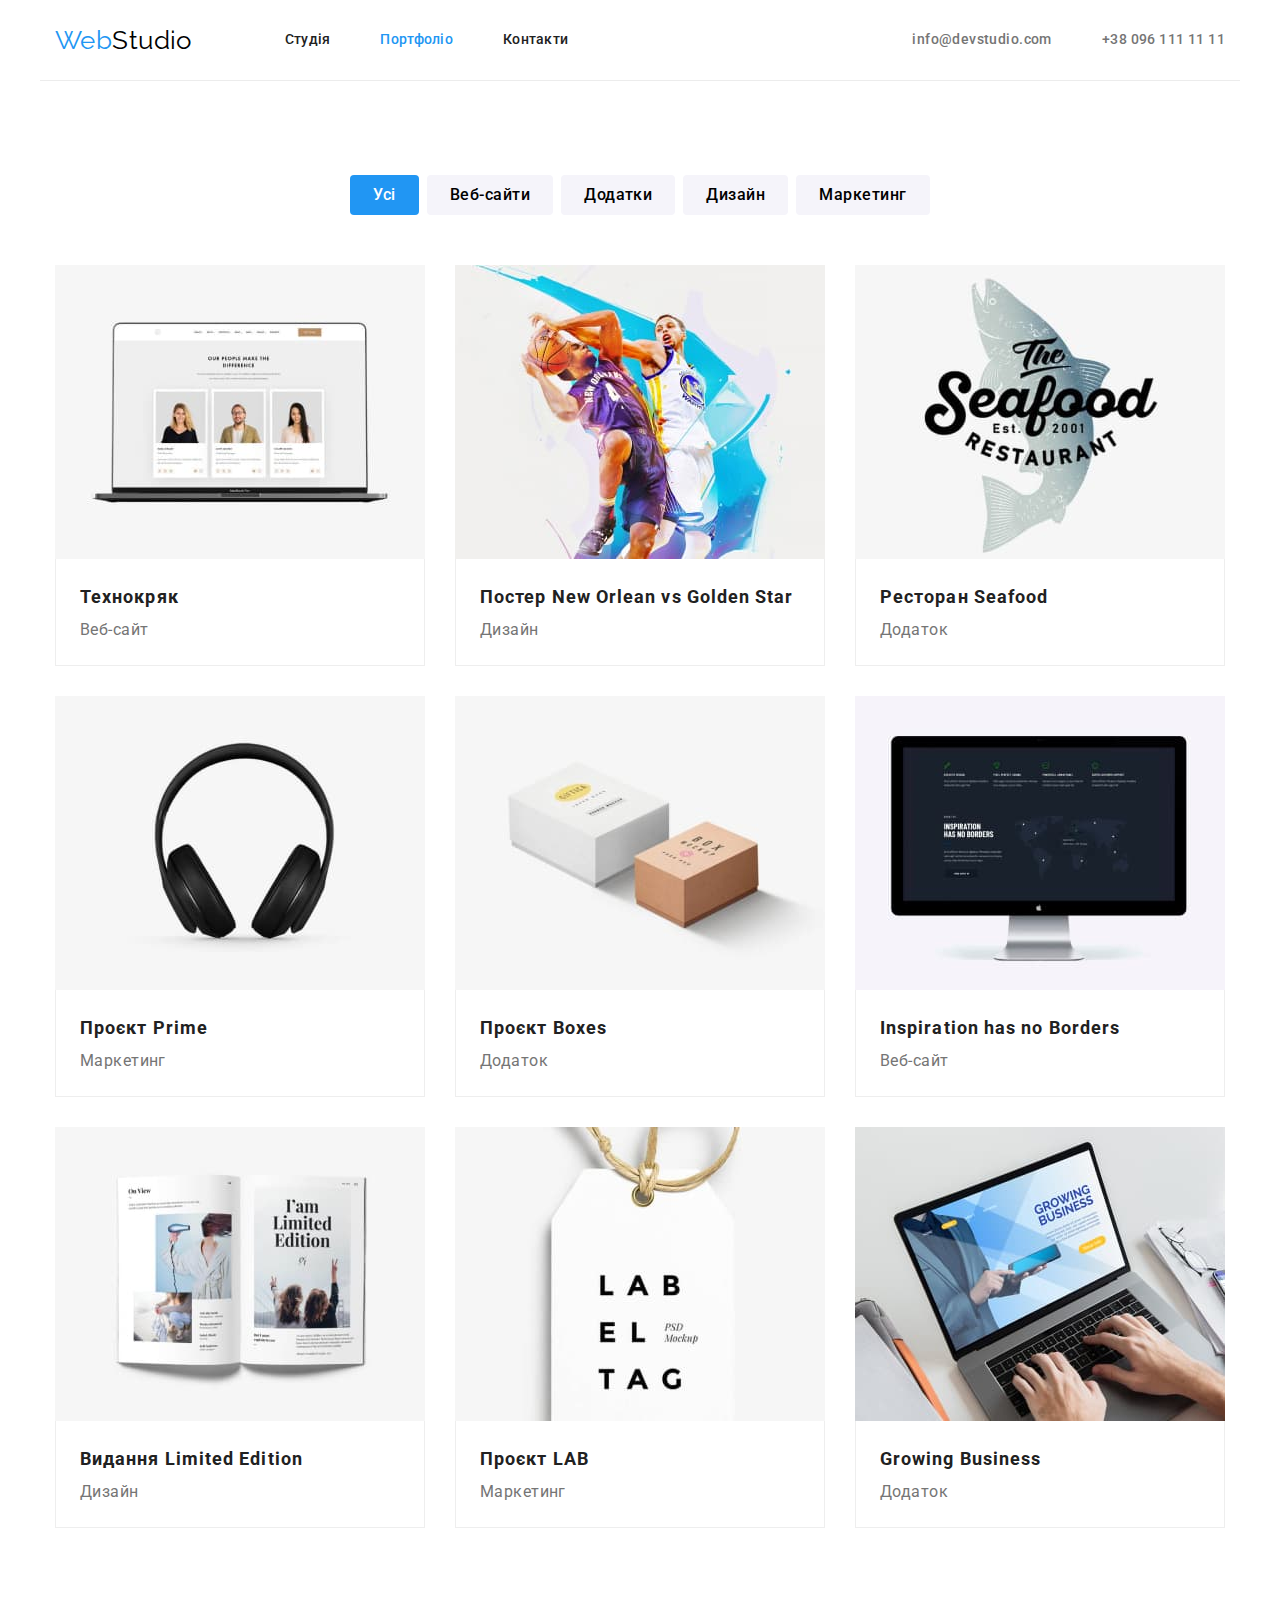
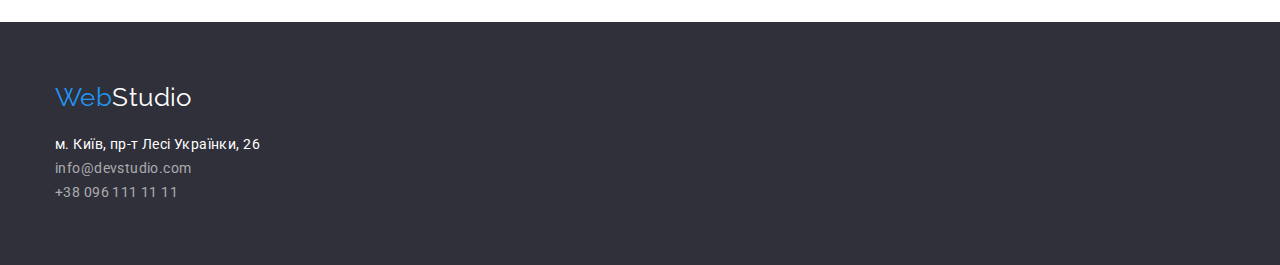
==== portfolio.html @ e36a8e78 "join" ====
<!DOCTYPE html>
<html lang="uk">
    <head>
        <meta charset="UTF-8" />
        <meta http-equiv="X-UA-Compatible" content="IE=edge" />
        <meta name="viewport" content="width=device-width, initial-scale=1.0" />
        <title>homework_3</title>
        <link
            href="https://fonts.googleapis.com/css2?family=Raleway:wght@700&family=Roboto:wght@400;500;700;900&display=swap"
            rel="stylesheet"
        />
        <link
            rel="stylesheet"
            href="https://cdnjs.cloudflare.com/ajax/libs/modern-normalize/1.1.0/modern-normalize.min.css"
        />
        <link rel="stylesheet" href="./css/styles.css" />
    </head>
    <body>
        <!--ШАПКА-->
        <header class="page-header">
            <div class="container container-header">
                <nav class="main-nav">
                    <a href="index.html" class="logo"><span class="part-logo">Web</span>Studio</a>
                    <ul class="site-nav list">
                        <li class="item">
                            <a class="link" href="index.html">Студія</a>
                        </li>
                        <li class="item">
                            <a class="link current" href="portfolio.html">Портфоліо</a>
                        </li>
                        <li class="item">
                            <a class="link" href="#">Контакти</a>
                        </li>
                    </ul>
                </nav>
                <!--Контакти-->
                <ul class="contacts-list list">
                    <li class="item">
                        <a class="contacts" href="mailto:info@devstudio.com">info@devstudio.com</a>
                    </li>
                    <li class="item">
                        <a class="contacts" href="tel:+380961111111">+38 096 111 11 11</a>
                    </li>
                </ul>
            </div>
        </header>
        <main>
            <!-- ПРОЕКТИ -->
            <section class="section">
                <div class="container">
                    <h1 class="visually-hidden">Наші проекти</h1>
                    <ul class="filter list">
                        <li class="item">
                            <button class="filter-btn current" type="button">Усі</button>
                        </li>
                        <li class="item">
                            <button class="filter-btn" type="button">Веб-сайти</button>
                        </li>
                        <li class="item">
                            <button class="filter-btn" type="button">Додатки</button>
                        </li>
                        <li class="item">
                            <button class="filter-btn" type="button">Дизайн</button>
                        </li>
                        <li class="item">
                            <button class="filter-btn" type="button">Маркетинг</button>
                        </li>
                    </ul>
                    <ul class="project list">
                        <li class="project-list">
                            <a>
                                <img
                                    src="./images/portfolio/website.jpg"
                                    alt="Вікно веб-сайту"
                                    width="370"
                                    class="project-img"
                                />
                                <div class="item">
                                    <h2 class="project-title">Технокряк</h2>
                                    <p class="project-item">Веб-сайт</p>
                                </div>
                            </a>
                        </li>
                        <li class="project-list">
                            <a>
                                <img
                                    src="./images/portfolio/poster.jpg"
                                    alt="Постер"
                                    width="370"
                                    class="project-img"
                                />
                                <div class="item">
                                    <h2 class="project-title">Постер New Orlean vs Golden Star</h2>
                                    <p class="project-item">Дизайн</p>
                                </div>
                            </a>
                        </li>
                        <li class="project-list">
                            <a>
                                <img
                                    src="./images/portfolio/restaurantlogo.jpg"
                                    alt="Додаток ресторану"
                                    width="370"
                                    class="project-img"
                                />
                                <div class="item">
                                    <h2 class="project-title">Ресторан Seafood</h2>
                                    <p class="project-item">Додаток</p>
                                </div>
                            </a>
                        </li>
                        <li class="project-list">
                            <a>
                                <img
                                    src="./images/portfolio/projectprime.jpg"
                                    alt="Наушники"
                                    width="370"
                                    class="project-img"
                                />
                                <div class="item">
                                    <h2 class="project-title">Проєкт Prime</h2>
                                    <p class="project-item">Маркетинг</p>
                                </div>
                            </a>
                        </li>
                        <li class="project-list">
                            <a>
                                <img
                                    src="./images/portfolio/projectbox.jpg"
                                    alt="Коробки"
                                    width="370"
                                    class="project-img"
                                />
                                <div class="item">
                                    <h2 class="project-title">Проєкт Boxes</h2>
                                    <p class="project-item">Додаток</p>
                                </div>
                            </a>
                        </li>
                        <li class="project-list">
                            <a>
                                <img
                                    src="./images/portfolio/website2.jpg"
                                    alt="Вікно веб-сайту"
                                    width="370"
                                    class="project-img"
                                />
                                <div class="item">
                                    <h2 class="project-title">Inspiration has no Borders</h2>
                                    <p class="project-item">Веб-сайт</p>
                                </div>
                            </a>
                        </li>
                        <li class="project-list">
                            <a>
                                <img
                                    src="./images/portfolio/book.jpg"
                                    alt="Розгонута книжка"
                                    width="370"
                                    class="project-img"
                                />
                                <div class="item">
                                    <h2 class="project-title">Видання Limited Edition</h2>
                                    <p class="project-item">Дизайн</p>
                                </div>
                            </a>
                        </li>
                        <li class="project-list">
                            <a>
                                <img
                                    src="./images/portfolio/projectlab.jpg"
                                    alt="Бірка"
                                    width="370"
                                    class="project-img"
                                />
                                <div class="item">
                                    <h2 class="project-title">Проєкт LAB</h2>
                                    <p class="project-item">Маркетинг</p>
                                </div>
                            </a>
                        </li>
                        <li class="project-list">
                            <a>
                                <img
                                    src="./images/portfolio/applications.jpg"
                                    alt="Ноотбук з відкритим додатком"
                                    width="370"
                                    class="project-img"
                                />
                                <div class="item">
                                    <h2 class="project-title">Growing Business</h2>
                                    <p class="project-item">Додаток</p>
                                </div>
                            </a>
                        </li>
                    </ul>
                </div>
            </section>
        </main>
        <!--ПІДВАЛ-->
        <footer class="footer">
            <div class="container">
                <a href="index.html" class="logo"><span class="part-logo">Web</span>Studio</a>
                <address>
                    <ul class="list">
                        <li>
                            <a
                                href="https://goo.gl/maps/TSDpTPrTKKS6w9gq7"
                                target="_blank"
                                class="main-address"
                            >
                                м. Київ, пр-т Лесі Українки, 26
                            </a>
                        </li>
                        <li>
                            <a class="contacts" href="mailto:info@devstudio.com"
                                >info@devstudio.com
                            </a>
                        </li>
                        <li>
                            <a class="contacts" href="tel:+380961111111">+38 096 111 11 11</a>
                        </li>
                    </ul>
                </address>
            </div>
        </footer>
    </body>
</html>
---- css/styles.css ----
:root {
    --primary-text-color: #212121;
    --secondary-tex-color: #757575;
    --accent-color: #2196F3;
    --white-color: #ffffff;
    --primary-bgc-color: #2F303A;
    --secondary-bgc-color: #F5F4FA;
    --black-color: #000;
    --hero-btn-hover-color: #188CE8;
    --footer-contact-color: rgba(255, 255, 255, 0.6);

}

body {
    font-family: 'Roboto', sans-serif; 
    color: var(--primary-text-color);
    background-color: var(--white-color);
    font-size: 14px;
    letter-spacing: 0.03em;
}

h1, h2, h3, h4, h5, h6, p, ul {
    margin: 0;
    padding: 0;
}

.list {
    list-style: none; 
}

.container {
    width: 1200px;
    padding-left: 15px;
    padding-right: 15px;
    margin-left: auto;
    margin-right: auto;
}

.section {
    padding-top: 94px;
    padding-bottom: 94px;
}

.visually-hidden {
    position: absolute;  
    width: 1px;
    height: 1px;
    margin: -1px;
    border: 0;
    padding: 0;
    white-space: nowrap;
    clip-path: inset(100%);
    clip: rect(0 0 0 0);
    overflow: hidden;
}

/* ШАПКА */

.container-header {
    display: flex;
    align-items: center;
    border-bottom: 1px solid #ECECEC;


}
.main-nav {
    display: flex;
    align-items: center;
}

.main-nav .logo {
    margin-right: 93px;

}

.site-nav {
    display: flex;
}

.site-nav .item:not(:last-child) {
    margin-right: 50px;
}

.site-nav .link {
    display: block;
    padding-top: 32px;
    padding-bottom: 32px;

    color: var(--primary-text-color);
    text-decoration: none;
    line-height: 1.14;
    letter-spacing: 0.02em;
    font-weight: 500;
}
.site-nav .link:hover,
.site-nav .link:focus {
    color: var(--accent-color);
}
.site-nav .current {
    color: var(--accent-color);
}

.logo {
    font-family: 'Raleway', sans-serif;
    text-decoration: none;
    color: var(--black-color);
    font-size: 26px;
    line-height: 1.19;

    display: flex;
    
}

.part-logo {
    color: var(--accent-color);
}

.contacts-list {
    display: flex;
    margin-left: auto;
}

.contacts-list .contacts {
    display: block;
    padding-top: 32px;
    padding-bottom: 32px;
}

.contacts-list .item + .item {
    margin-left: 50px;
}

.contacts {
    text-decoration: none;
    color: var(--secondary-tex-color);
    font-weight: 500;
    line-height: 1.14;
    font-style: normal;


}
.contacts:hover,
.contacts:focus {
    color: var(--accent-color);
}

/* HERO */
.hero {
    background-color: var(--primary-bgc-color);
    
}

.hero-container {
    display: flex;
    height: 600px;
    max-width: 700px;
    align-items: center;
    flex-direction: column;
    padding-top: 200px;
}

.hero-title {
    color: var(--white-color);
    font-weight: 900;
    font-size: 44px;
    line-height: 1.36;
    text-align: center;
    letter-spacing: 0.06em;
    text-transform: uppercase;


    margin-bottom: 30px;
}

.main-btn {
    background-color: var(--accent-color);
    color: var(--white-color);
    font-family: inherit;
    font-weight: 700;
    font-size: 16px;
    line-height: 1.88;
    letter-spacing: 0.06em;
    cursor: pointer;

    border-radius: 4px;
    padding: 10px 34px;
    border: 1px solid transparent;
    display: block;
    margin: 0 auto;
    box-shadow: 0px 4px 4px rgba(0, 0, 0, 0.15);
}

.main-btn:hover,
.main-btn:focus {
    background-color: var(--hero-btn-hover-color);
    border: 1px solid transparent;
}
/* features */

.features {
    display: flex;

}

.features .item:not(:last-child) {
    margin-right: 30px;
}

.features .item {
    max-width: 270px;
}

.title {
    font-weight: 700;
    font-size: 14px;
    line-height: 1.14;
    text-transform: uppercase;

    margin-bottom: 10px;
}
.description {
    color: var(--secondary-tex-color);
    line-height: 1.71;

}

/* Наша команда */
.team {
    background-color: var(--secondary-bgc-color)
}

.team .list {
    display: flex;
    
}

.list .team-description:not(:last-child) {
    margin-right: 30px;
}

.team-member, .team-position {
    font-size: 16px;
    line-height: 1.19;
    letter-spacing: 0.03em;
}
.team-title {
    font-weight: 700;
    font-size: 36px;
    line-height: 1.17;
    text-align: center;


    margin-bottom: 50px;
}
.team-member {
    font-weight: 500;
    
    padding-top: 30px;
    padding-bottom: 10px;
    text-align: center;

    
}
.team-position {
    color: var(--secondary-tex-color);
    padding-bottom: 30px;
    text-align: center;

} 
.team-description {
    background-color: var(--white-color);

    border-radius: 0px 0px 4px 4px;
    box-shadow: 0px 1px 3px rgba(0, 0, 0, 0.12), 0px 1px 1px rgba(0, 0, 0, 0.14), 0px 2px 1px rgba(0, 0, 0, 0.2);

}

/* ЧИМ МИ ЗАЙМАЄМСЯ */

.what-we-do {
    font-weight: 700;
    font-size: 36px;
    line-height: 1.17;
    text-align: center;

    margin-bottom: 50px;
}

.work {
    display: flex;
}

.work .item:not(:last-child) {
    margin-right: 30px;
}

.what-we-do .list {
    
}
/* ФУТЕР */
.footer {
    background-color: var(--primary-bgc-color);
    padding-top: 60px;
    padding-bottom: 60px;
}

.footer .logo {
    color: var(--white-color);
    margin-bottom: 20px;
}

.main-address {
    color: var(--white-color);
    text-decoration: none;
    line-height: 1.71;
    font-style: normal;
}

.main-address:hover,
.main-address:focus {
    color: var(--accent-color);
}

.footer .contacts {
    color: var(--footer-contact-color);
    font-weight: 400;
    line-height: 1.71;
}
.footer .contacts:hover,
.footer .contacts:focus {
    color: var(--accent-color);
}

/* ПОРТФОЛІО */

.filter {
    margin-bottom: 50px;
    display: flex;
    justify-content: center;
}

.filter .item:not(:last-child) {
    margin-right: 8px;
}

.filter-btn {
    background-color: var(--secondary-bgc-color);
    font-family: inherit;
    font-weight: 500;
    font-size: 16px;
    line-height: 1.62;
    text-align: center;
    letter-spacing: 0.03em;
    cursor: pointer;


    border-radius: 4px;
    padding: 6px 22px;
    border: 1px solid transparent;
}

.filter-btn:hover,
.filter-btn:focus {
    color: var(--white-color);
    background-color: var(--accent-color);
    box-shadow: 0px 3px 1px rgba(0, 0, 0, 0.1), 0px 1px 2px rgba(0, 0, 0, 0.08), 0px 2px 2px rgba(0, 0, 0, 0.12);
}


.filter .current {
    background-color: var(--accent-color);
    color: var(--white-color);
}

.project-title {
    font-weight: 700;
    font-size: 18px;
    line-height: 2.00;
    letter-spacing: 0.06em;
}

.project-item {
    color: var(--secondary-tex-color);
    font-size: 16px;
    line-height: 1.88;
}

.project {
    display: flex;
    flex-wrap: wrap;
    gap: 30px;
    
}

.project-img {
    display: block;
}

.project .item {
    padding: 20px 24px;
    border-left: 1px solid #EEEEEE;;
    border-right: 1px solid #EEEEEE;;
    border-bottom: 1px solid #EEEEEE;;
}

.project-list {
    flex-basis: calc((100% - 60px) / 3);
}
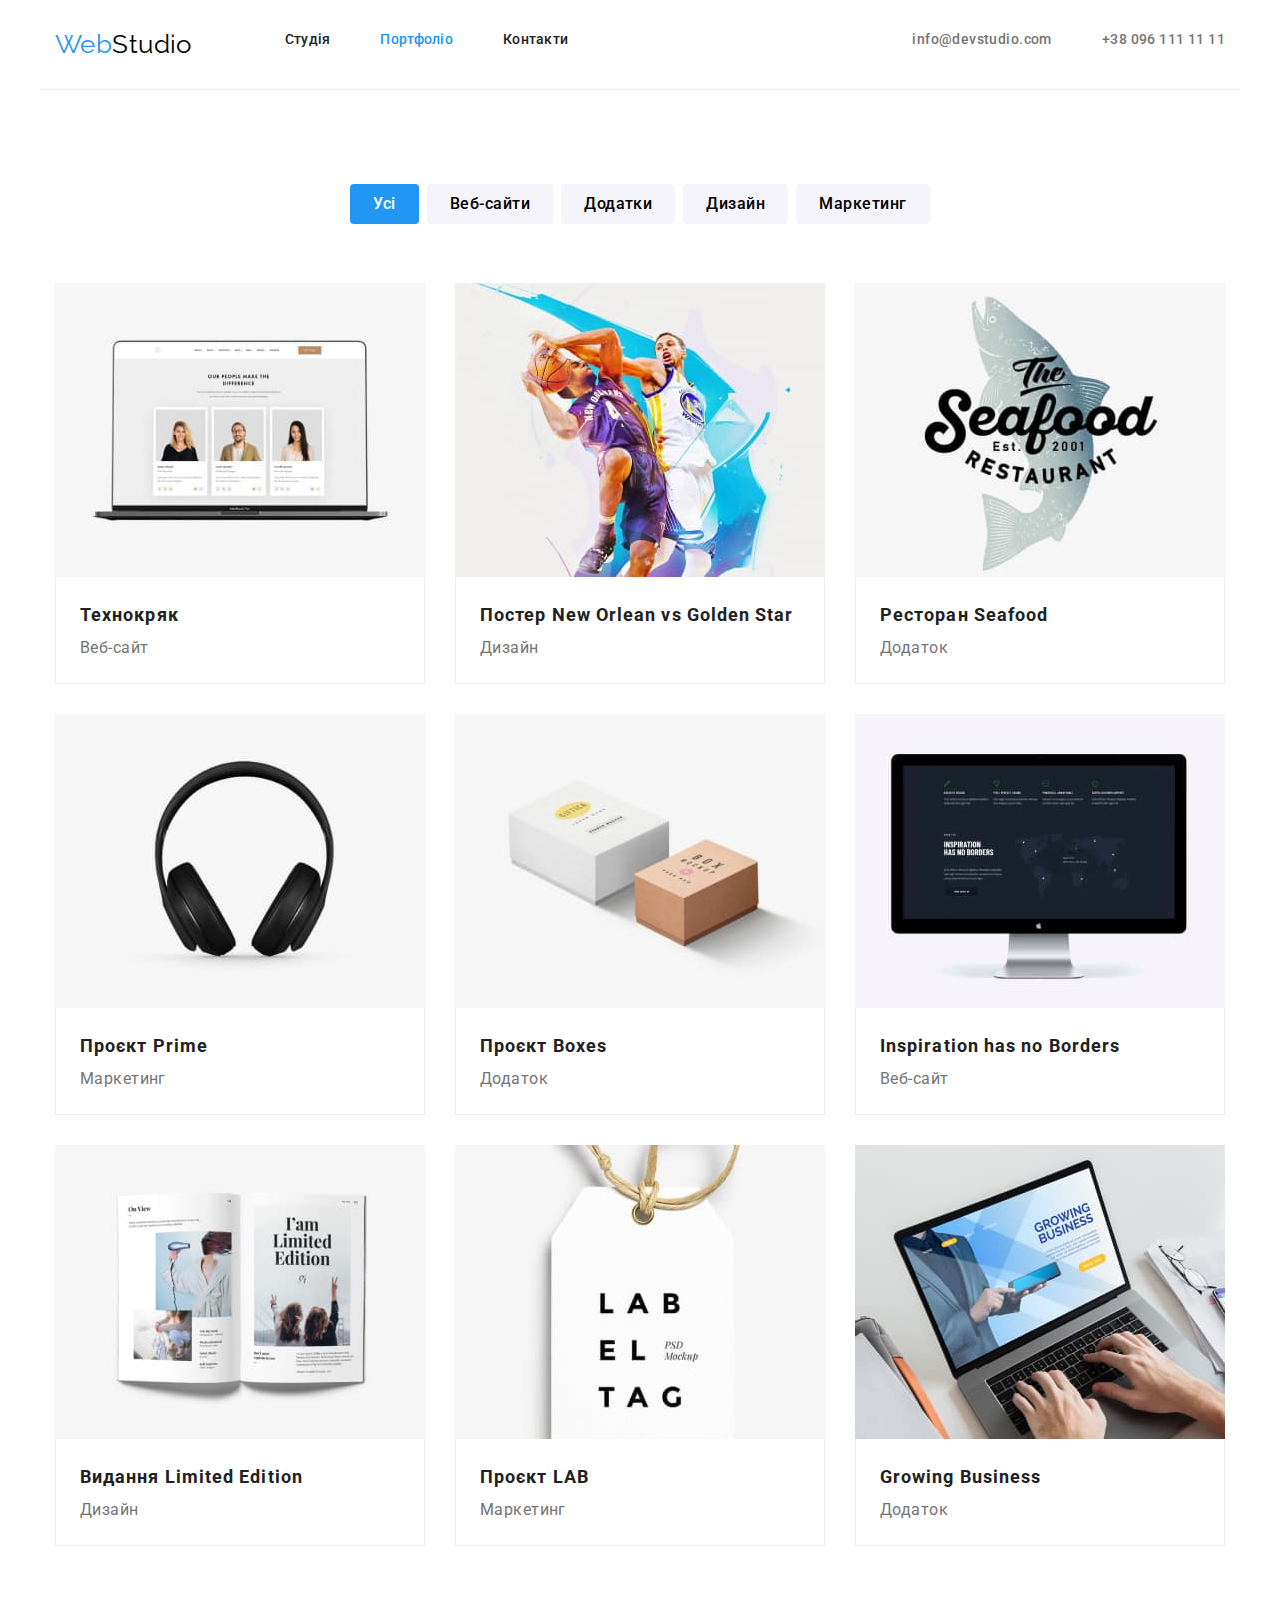
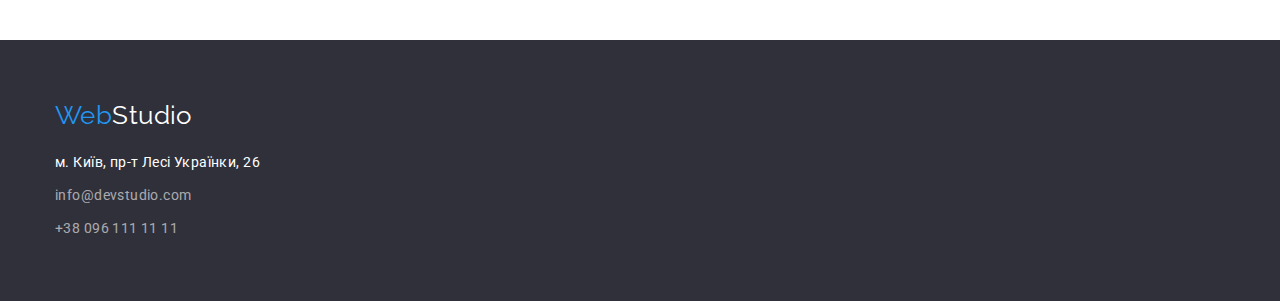
==== commit da1f4478: "uppgrade" ====
--- a/portfolio.html
+++ b/portfolio.html
@@ -203,7 +203,7 @@
                 <a href="index.html" class="logo"><span class="part-logo">Web</span>Studio</a>
                 <address>
                     <ul class="list">
-                        <li>
+                        <li class="item">
                             <a
                                 href="https://goo.gl/maps/TSDpTPrTKKS6w9gq7"
                                 target="_blank"
@@ -212,12 +212,12 @@
                                 м. Київ, пр-т Лесі Українки, 26
                             </a>
                         </li>
-                        <li>
+                        <li class="item">
                             <a class="contacts" href="mailto:info@devstudio.com"
                                 >info@devstudio.com
                             </a>
                         </li>
-                        <li>
+                        <li class="item">
                             <a class="contacts" href="tel:+380961111111">+38 096 111 11 11</a>
                         </li>
                     </ul>
--- a/css/styles.css
+++ b/css/styles.css
@@ -331,6 +331,11 @@
     color: var(--accent-color);
 }
 
+.list .item:not(:last-child) {
+margin-bottom: 9px;
+}
+
+
 /* ПОРТФОЛІО */
 
 .filter {
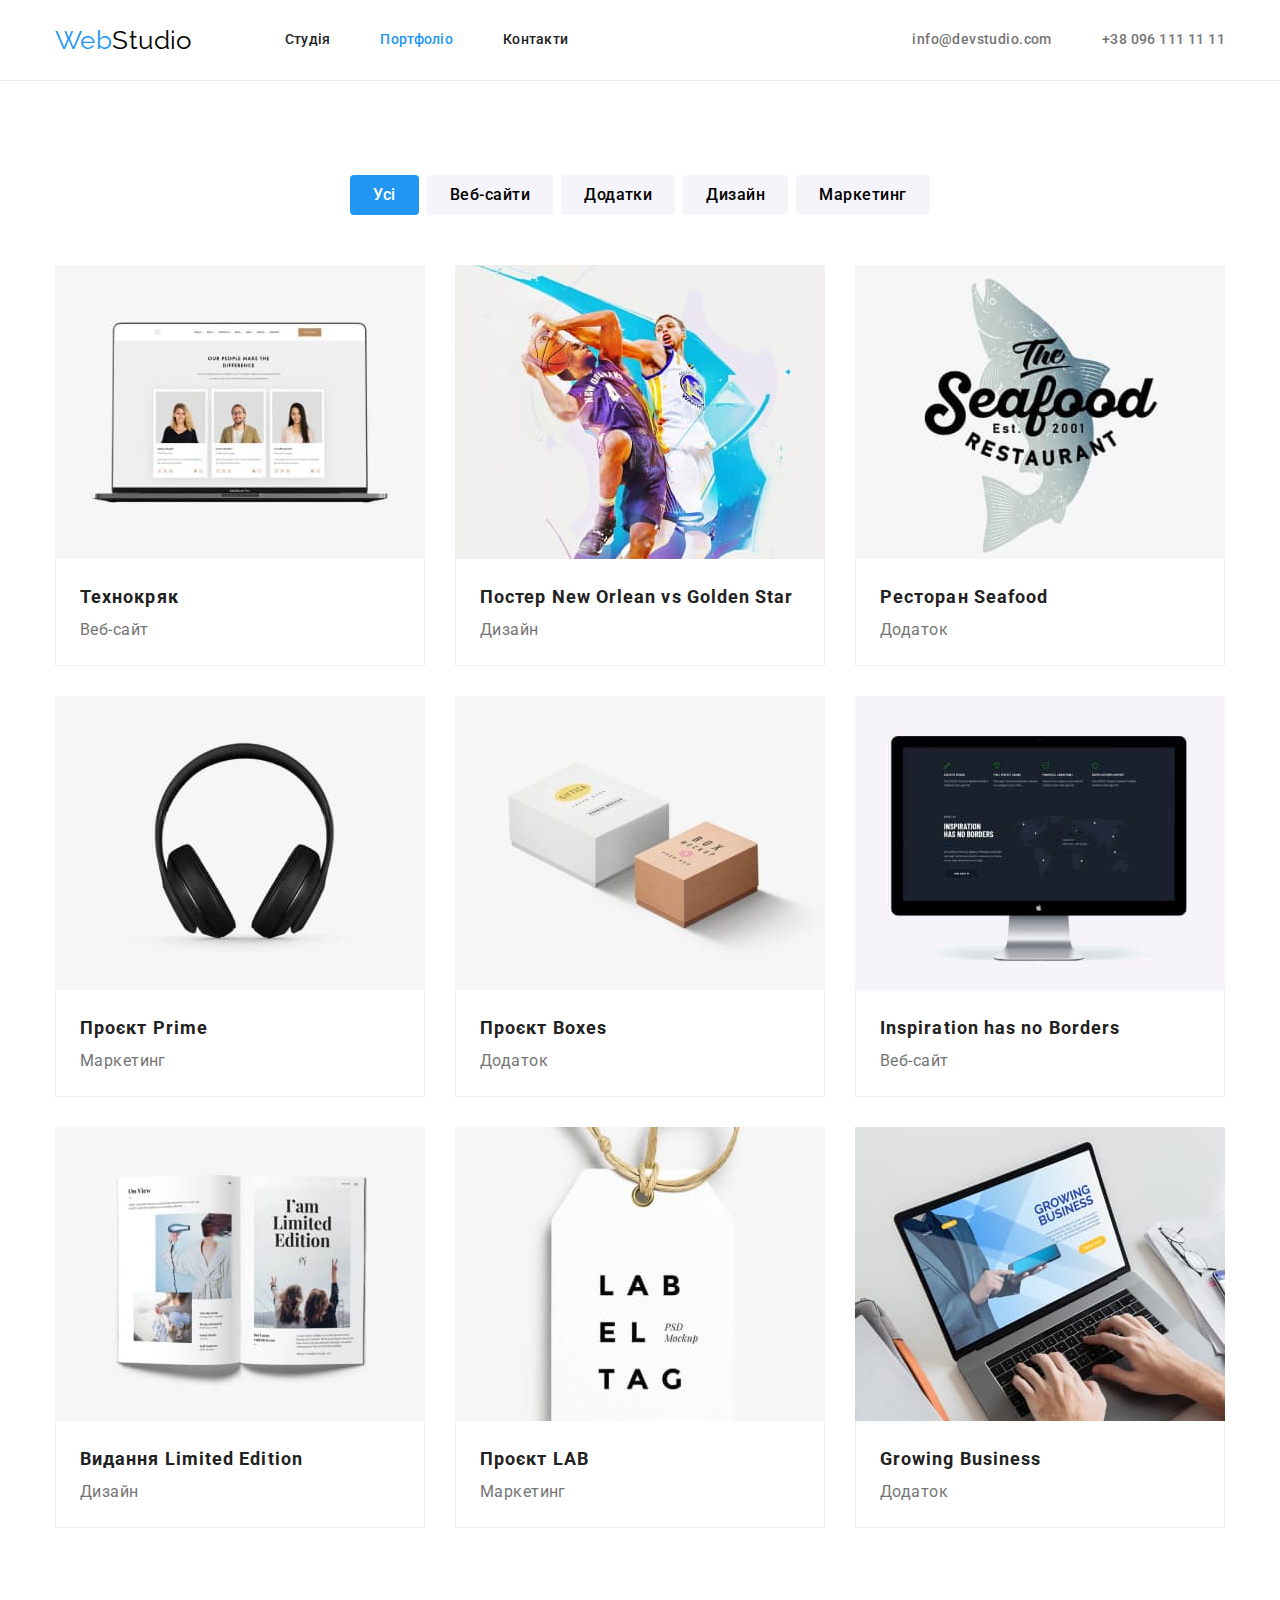
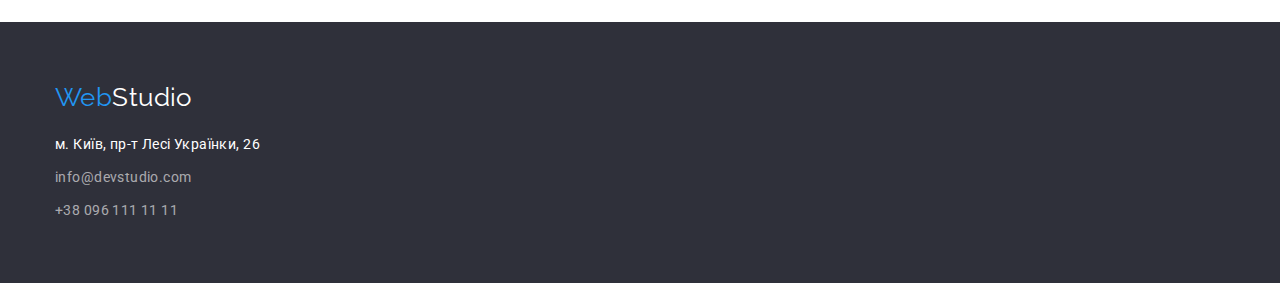
==== commit 036b2c8d: "uppgrade" ====
--- a/portfolio.html
+++ b/portfolio.html
@@ -203,7 +203,7 @@
                 <a href="index.html" class="logo"><span class="part-logo">Web</span>Studio</a>
                 <address>
                     <ul class="list">
-                        <li class="item">
+                        <li class="footer-item">
                             <a
                                 href="https://goo.gl/maps/TSDpTPrTKKS6w9gq7"
                                 target="_blank"
@@ -212,12 +212,12 @@
                                 м. Київ, пр-т Лесі Українки, 26
                             </a>
                         </li>
-                        <li class="item">
+                        <li class="footer-item">
                             <a class="contacts" href="mailto:info@devstudio.com"
                                 >info@devstudio.com
                             </a>
                         </li>
-                        <li class="item">
+                        <li class="footer-item">
                             <a class="contacts" href="tel:+380961111111">+38 096 111 11 11</a>
                         </li>
                     </ul>
--- a/css/styles.css
+++ b/css/styles.css
@@ -56,13 +56,16 @@
 
 /* ШАПКА */
 
+.page-header {
+    border-bottom: 1px solid #ECECEC;
+}
+
 .container-header {
     display: flex;
     align-items: center;
-    border-bottom: 1px solid #ECECEC;
-
-
-}
+
+}
+
 .main-nav {
     display: flex;
     align-items: center;
@@ -147,16 +150,16 @@
 /* HERO */
 .hero {
     background-color: var(--primary-bgc-color);
-    
+
+    padding-top: 200px;
+    padding-bottom: 275px;
 }
 
 .hero-container {
-    display: flex;
-    height: 600px;
+    
     max-width: 700px;
-    align-items: center;
-    flex-direction: column;
-    padding-top: 200px;
+    margin: 0 auto;
+    text-align: center;
 }
 
 .hero-title {
@@ -184,18 +187,20 @@
 
     border-radius: 4px;
     padding: 10px 34px;
-    border: 1px solid transparent;
-    display: block;
-    margin: 0 auto;
+    border-color: transparent;
     box-shadow: 0px 4px 4px rgba(0, 0, 0, 0.15);
 }
 
 .main-btn:hover,
 .main-btn:focus {
     background-color: var(--hero-btn-hover-color);
-    border: 1px solid transparent;
+    border-color: transparent;
 }
 /* features */
+
+.features-section {
+    padding-top: 94px;
+}
 
 .features {
     display: flex;
@@ -243,6 +248,14 @@
     line-height: 1.19;
     letter-spacing: 0.03em;
 }
+
+.team-item {
+    padding-top: 30px;
+    padding-bottom: 30px;
+    text-align: center;
+}
+
+
 .team-title {
     font-weight: 700;
     font-size: 36px;
@@ -254,19 +267,15 @@
 }
 .team-member {
     font-weight: 500;
-    
-    padding-top: 30px;
-    padding-bottom: 10px;
-    text-align: center;
-
-    
-}
+    margin-bottom: 10px;
+    
+}
+
 .team-position {
     color: var(--secondary-tex-color);
-    padding-bottom: 30px;
-    text-align: center;
 
 } 
+
 .team-description {
     background-color: var(--white-color);
 
@@ -288,6 +297,11 @@
 
 .work {
     display: flex;
+}
+
+.work .item {
+    display: block;
+    max-width: 100%;
 }
 
 .work .item:not(:last-child) {
@@ -331,7 +345,7 @@
     color: var(--accent-color);
 }
 
-.list .item:not(:last-child) {
+.footer-item:not(:last-child) {
 margin-bottom: 9px;
 }
 
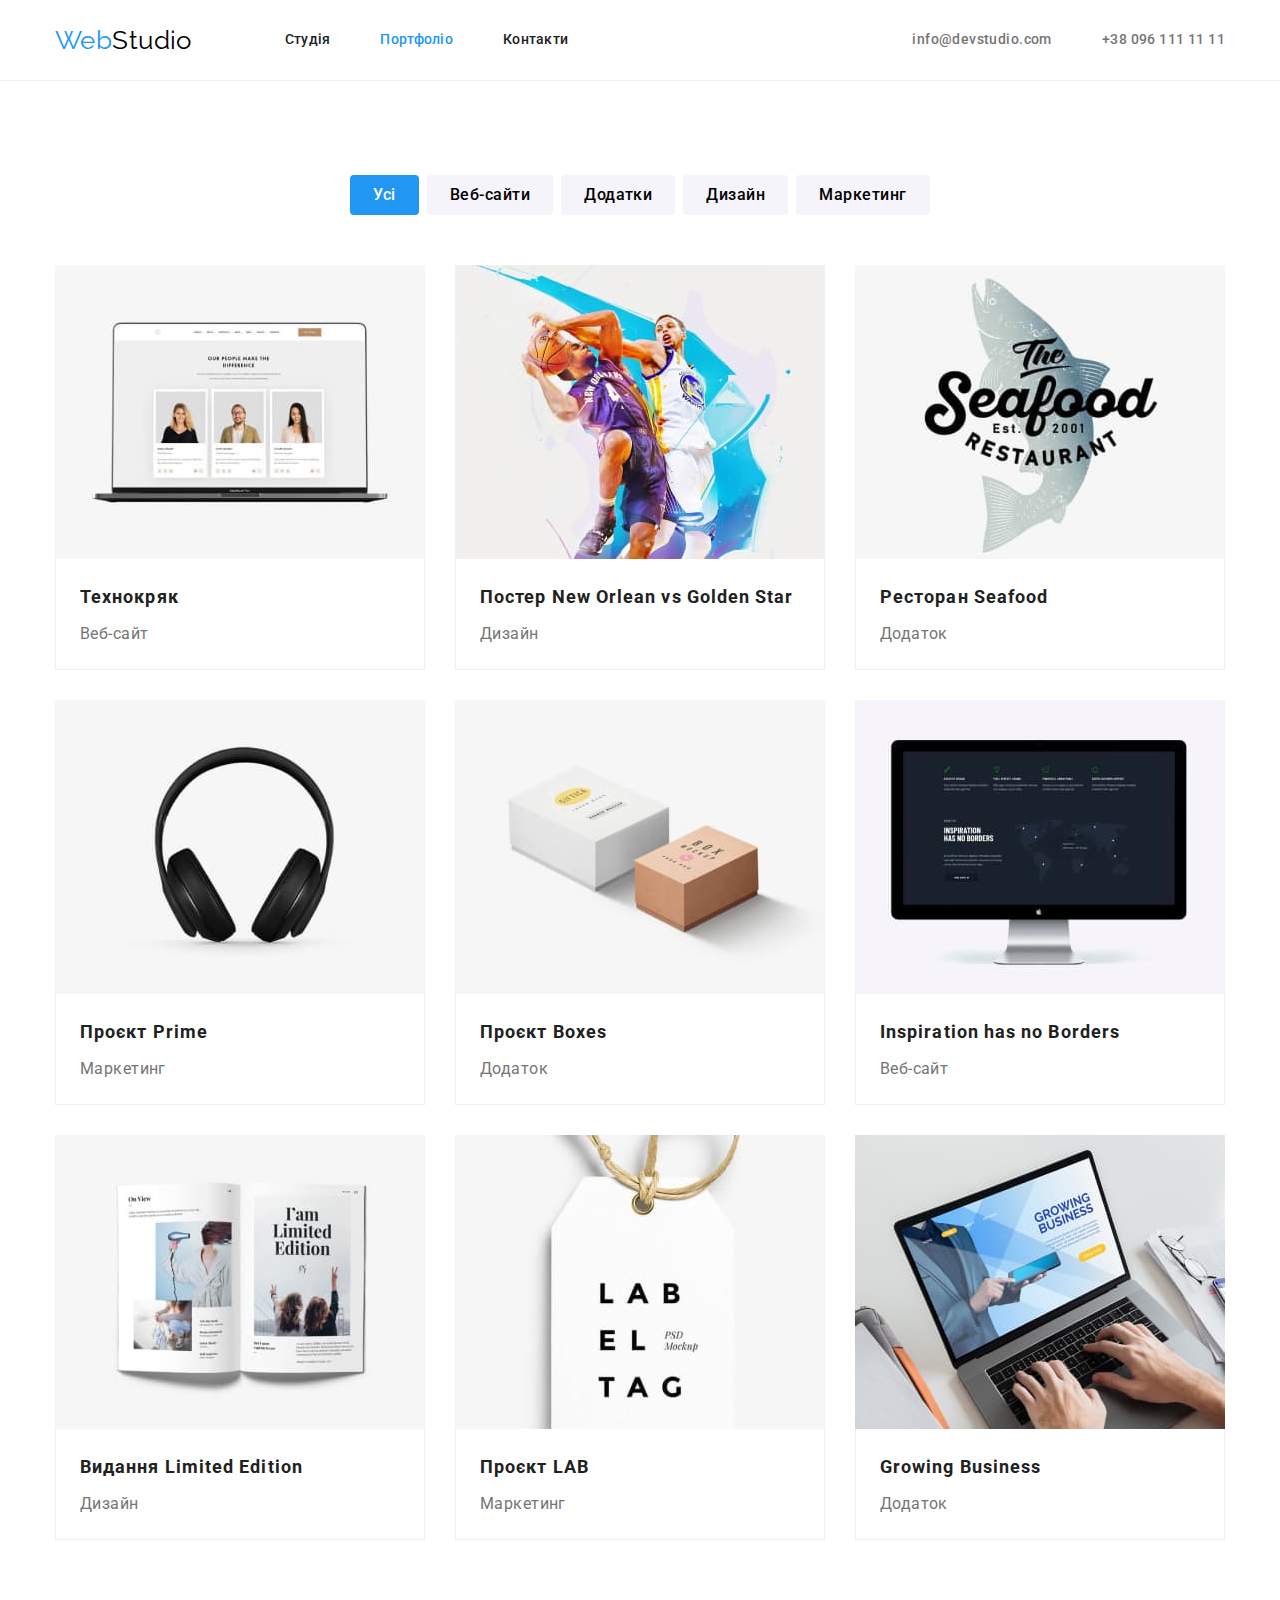
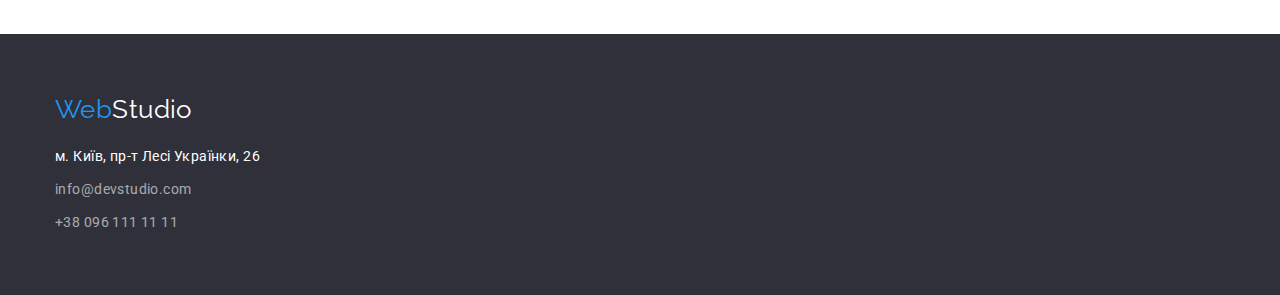
==== commit b6db73b6: "uppgrade" ====
--- a/portfolio.html
+++ b/portfolio.html
@@ -73,7 +73,6 @@
                                     src="./images/portfolio/website.jpg"
                                     alt="Вікно веб-сайту"
                                     width="370"
-                                    class="project-img"
                                 />
                                 <div class="item">
                                     <h2 class="project-title">Технокряк</h2>
@@ -83,12 +82,7 @@
                         </li>
                         <li class="project-list">
                             <a>
-                                <img
-                                    src="./images/portfolio/poster.jpg"
-                                    alt="Постер"
-                                    width="370"
-                                    class="project-img"
-                                />
+                                <img src="./images/portfolio/poster.jpg" alt="Постер" width="370" />
                                 <div class="item">
                                     <h2 class="project-title">Постер New Orlean vs Golden Star</h2>
                                     <p class="project-item">Дизайн</p>
@@ -101,7 +95,6 @@
                                     src="./images/portfolio/restaurantlogo.jpg"
                                     alt="Додаток ресторану"
                                     width="370"
-                                    class="project-img"
                                 />
                                 <div class="item">
                                     <h2 class="project-title">Ресторан Seafood</h2>
@@ -115,7 +108,6 @@
                                     src="./images/portfolio/projectprime.jpg"
                                     alt="Наушники"
                                     width="370"
-                                    class="project-img"
                                 />
                                 <div class="item">
                                     <h2 class="project-title">Проєкт Prime</h2>
@@ -129,7 +121,6 @@
                                     src="./images/portfolio/projectbox.jpg"
                                     alt="Коробки"
                                     width="370"
-                                    class="project-img"
                                 />
                                 <div class="item">
                                     <h2 class="project-title">Проєкт Boxes</h2>
@@ -143,7 +134,6 @@
                                     src="./images/portfolio/website2.jpg"
                                     alt="Вікно веб-сайту"
                                     width="370"
-                                    class="project-img"
                                 />
                                 <div class="item">
                                     <h2 class="project-title">Inspiration has no Borders</h2>
@@ -157,7 +147,6 @@
                                     src="./images/portfolio/book.jpg"
                                     alt="Розгонута книжка"
                                     width="370"
-                                    class="project-img"
                                 />
                                 <div class="item">
                                     <h2 class="project-title">Видання Limited Edition</h2>
@@ -171,7 +160,6 @@
                                     src="./images/portfolio/projectlab.jpg"
                                     alt="Бірка"
                                     width="370"
-                                    class="project-img"
                                 />
                                 <div class="item">
                                     <h2 class="project-title">Проєкт LAB</h2>
@@ -185,7 +173,6 @@
                                     src="./images/portfolio/applications.jpg"
                                     alt="Ноотбук з відкритим додатком"
                                     width="370"
-                                    class="project-img"
                                 />
                                 <div class="item">
                                     <h2 class="project-title">Growing Business</h2>
--- a/css/styles.css
+++ b/css/styles.css
@@ -8,6 +8,8 @@
     --black-color: #000;
     --hero-btn-hover-color: #188CE8;
     --footer-contact-color: rgba(255, 255, 255, 0.6);
+    --page-border: #ECECEC;
+    --item-border: #EEEEEE;
 
 }
 
@@ -22,6 +24,11 @@
 h1, h2, h3, h4, h5, h6, p, ul {
     margin: 0;
     padding: 0;
+}
+
+img {
+    display: block;
+    max-width: 100%;
 }
 
 .list {
@@ -57,7 +64,7 @@
 /* ШАПКА */
 
 .page-header {
-    border-bottom: 1px solid #ECECEC;
+    border-bottom: 1px solid var(--page-border);
 }
 
 .container-header {
@@ -109,8 +116,6 @@
     color: var(--black-color);
     font-size: 26px;
     line-height: 1.19;
-
-    display: flex;
     
 }
 
@@ -152,26 +157,22 @@
     background-color: var(--primary-bgc-color);
 
     padding-top: 200px;
-    padding-bottom: 275px;
-}
-
-.hero-container {
-    
-    max-width: 700px;
-    margin: 0 auto;
+    padding-bottom: 200px;
     text-align: center;
 }
+
 
 .hero-title {
     color: var(--white-color);
     font-weight: 900;
     font-size: 44px;
     line-height: 1.36;
-    text-align: center;
     letter-spacing: 0.06em;
     text-transform: uppercase;
 
-
+    max-width: 696px;
+    margin-right: auto;
+    margin-left: auto;
     margin-bottom: 30px;
 }
 
@@ -186,7 +187,7 @@
     cursor: pointer;
 
     border-radius: 4px;
-    padding: 10px 34px;
+    padding: 10px 32px;
     border-color: transparent;
     box-shadow: 0px 4px 4px rgba(0, 0, 0, 0.15);
 }
@@ -299,10 +300,6 @@
     display: flex;
 }
 
-.work .item {
-    display: block;
-    max-width: 100%;
-}
 
 .work .item:not(:last-child) {
     margin-right: 30px;
@@ -318,9 +315,12 @@
     padding-bottom: 60px;
 }
 
+address {
+    margin-top: 20px;
+}
+
 .footer .logo {
     color: var(--white-color);
-    margin-bottom: 20px;
 }
 
 .main-address {
@@ -396,6 +396,8 @@
     font-size: 18px;
     line-height: 2.00;
     letter-spacing: 0.06em;
+
+    margin-bottom: 4px;
 }
 
 .project-item {
@@ -411,15 +413,12 @@
     
 }
 
-.project-img {
-    display: block;
-}
 
 .project .item {
     padding: 20px 24px;
-    border-left: 1px solid #EEEEEE;;
-    border-right: 1px solid #EEEEEE;;
-    border-bottom: 1px solid #EEEEEE;;
+    border-left: 1px solid var(--item-border);
+    border-right: 1px solid var(--item-border);
+    border-bottom: 1px solid var(--item-border);
 }
 
 .project-list {
